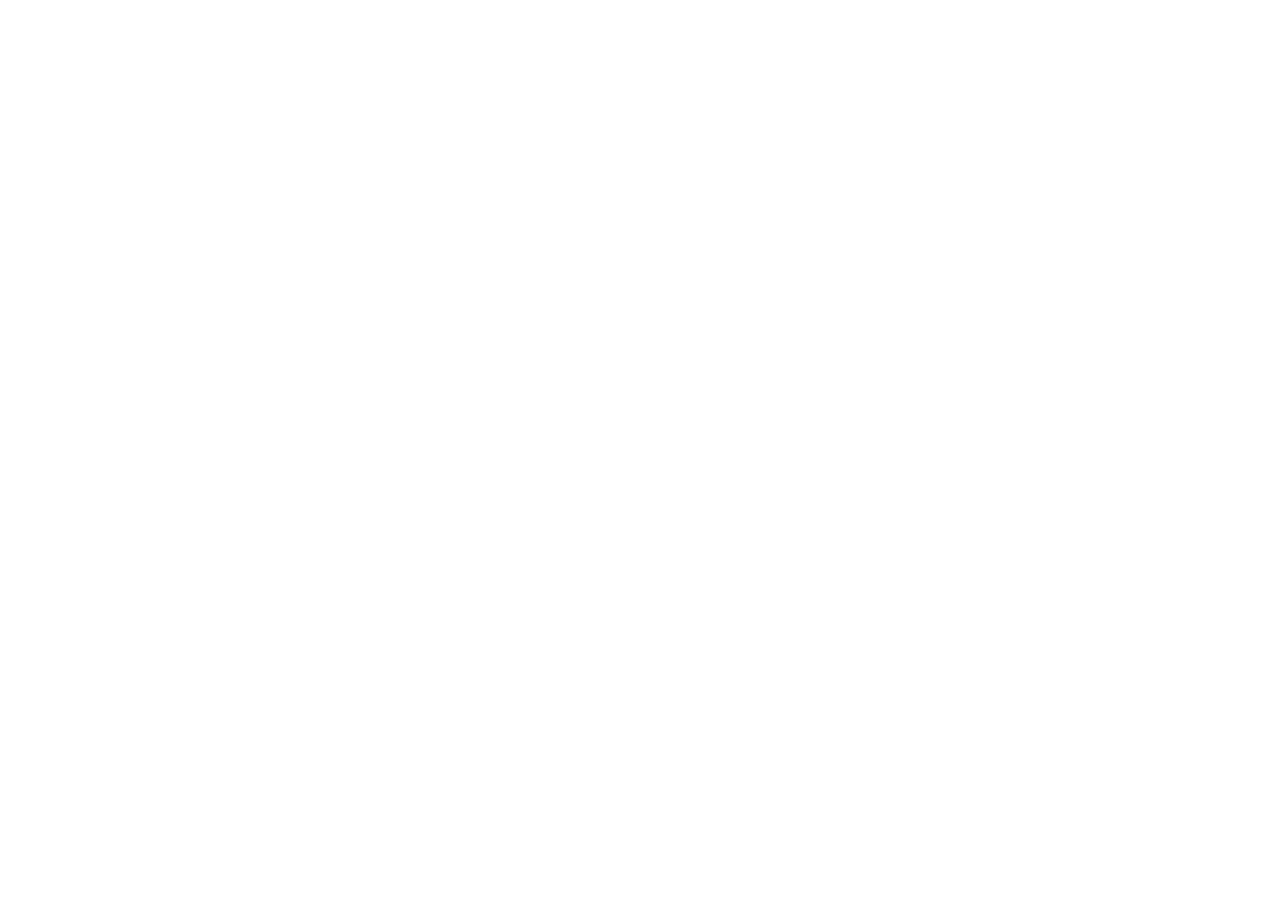
==== home.html @ e9678eab "meCss" ====
<!DOCTYPE html>
<html lang="en">
<head>
    <meta charset="UTF-8">
    <meta name="viewport" content="width=device-width, initial-scale=1.0">
    <title>vérune beauty - Profesional Makeup & Consmetics</title>
    <link rel="stylesheet" href="style.css">
</head>
<body>
    

</body>  
</html>
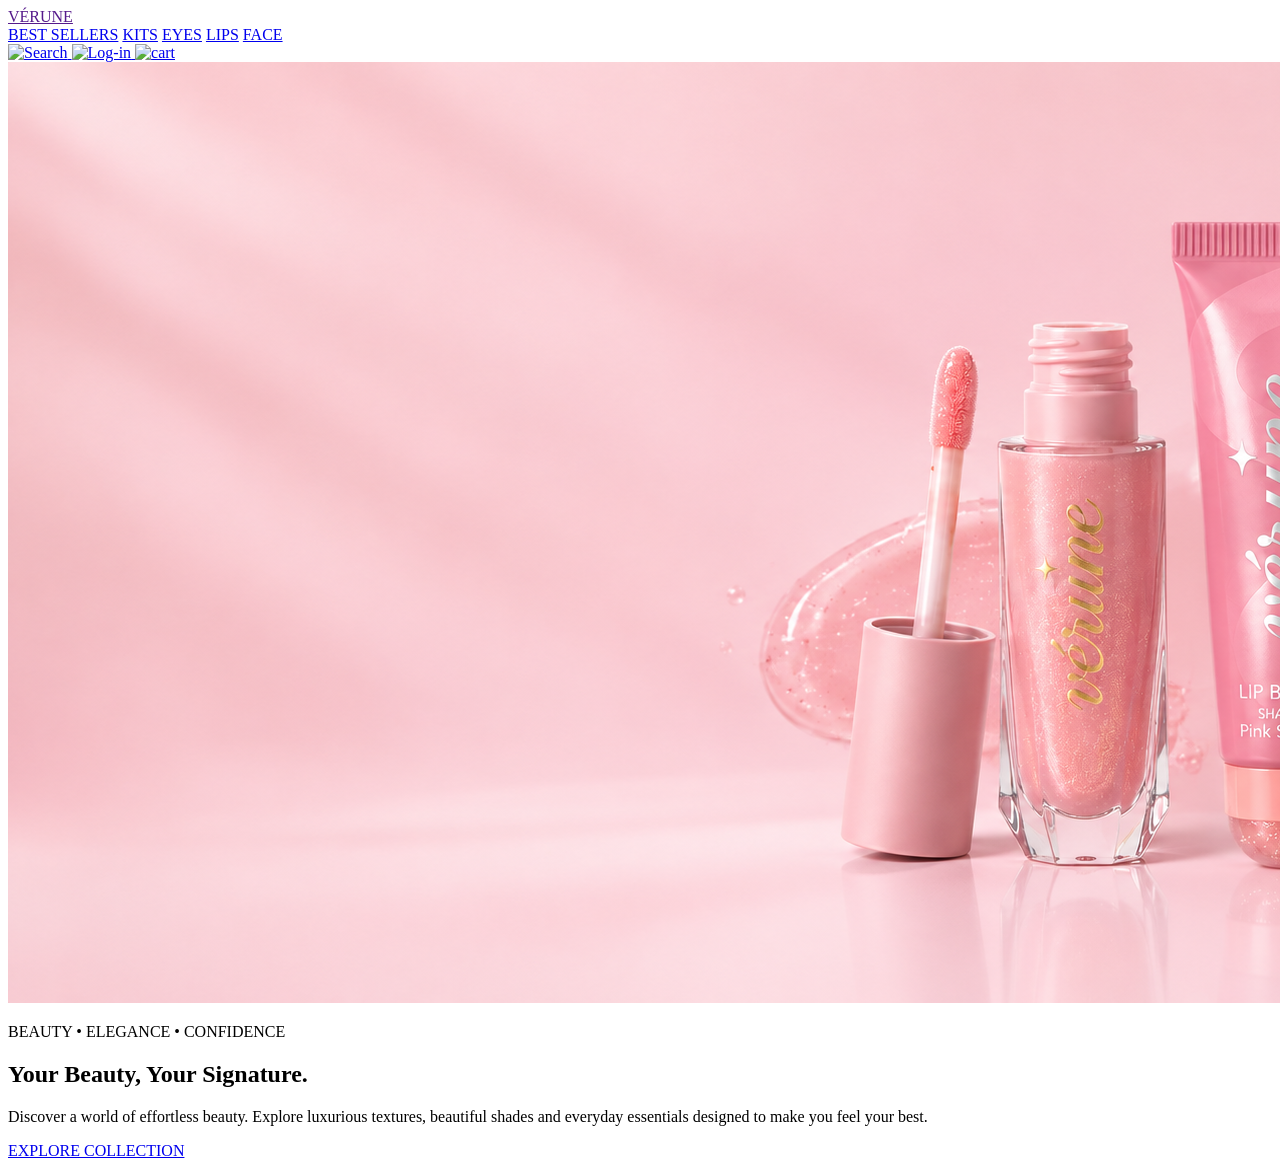
==== commit d7d7deb5: "Commit 3" ====
--- a/home.html
+++ b/home.html
@@ -3,11 +3,51 @@
 <head>
     <meta charset="UTF-8">
     <meta name="viewport" content="width=device-width, initial-scale=1.0">
-    <title>vérune beauty - Profesional Makeup & Consmetics</title>
+    <title>Vérune beauty - Profesional Makeup & Consmetics</title>
     <link rel="stylesheet" href="style.css">
 </head>
 <body>
+    <header class="navbar">
+        <div class="nav-container">
+            <a href="" class="brand-logo">VÉRUNE</a>
+
+            <nav class="nav-link">
+                <a href="best-sellers.html">BEST SELLERS</a>
+                <a href="kits.html">KITS</a>
+                <a href="eyes.html">EYES</a>
+                <a href="lips.html">LIPS</a>
+                <a href="face.html">FACE</a>
+            </nav>
+
+            <div class="nav-icon">
+<a href="search.html" class="search-img">
+<img src="" alt="Search">
+</a>
+<a href="log-in.html" class="login-img">
+<img src="" alt="Log-in" >
+</a>
+<a href="cart.html" class="cart-img">
+<img src="" alt="cart" >
+</a>
+            </div>
+        </div>
+    </header>
+
+<section class="header-img">
+    <img src="Images/Vérune Pink Sugar Lip Collection.png" alt="Vérune Pink Sugar Lip" 
+    class="head-img"/>
+    <div class="header-wrapper">
+    <div class="header-text">
+    <p class="header-elegance"> BEAUTY • ELEGANCE • CONFIDENCE </p>
+    <h1 class="header-title">Your Beauty, Your Signature.</h1>
+    <p class="header-elegance">Discover a world of effortless beauty. Explore luxurious textures,
+        beautiful shades and everyday essentials designed to make you feel your best.</p>
+        <a href="kits.html" class="header-button">EXPLORE COLLECTION</a>
+    </div>
+    </div>
+</section>
+
+
     
-
 </body>  
 </html>
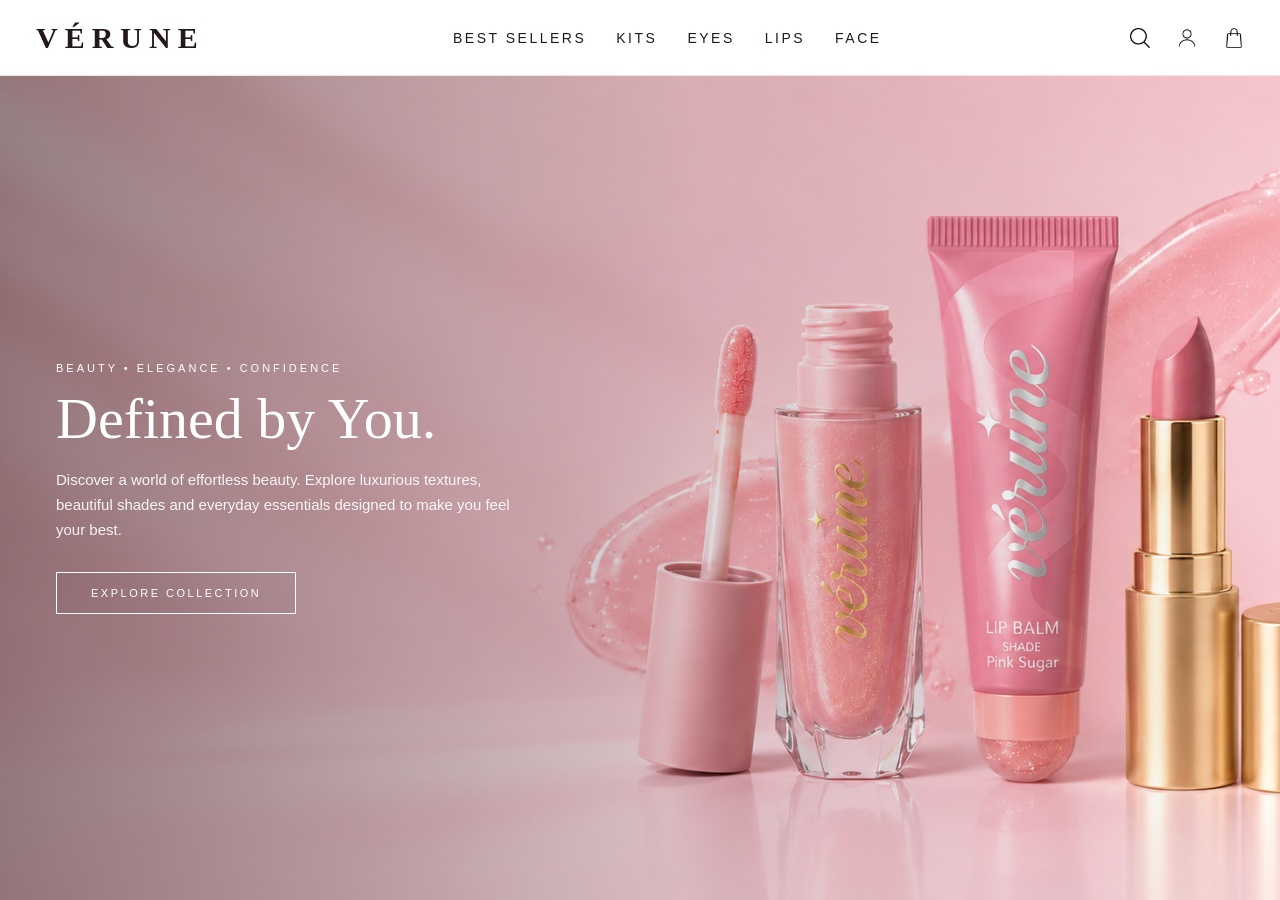
==== commit b1ac273a: "CssCommit1" ====
--- a/home.html
+++ b/home.html
@@ -4,12 +4,13 @@
     <meta charset="UTF-8">
     <meta name="viewport" content="width=device-width, initial-scale=1.0">
     <title>Vérune beauty - Profesional Makeup & Consmetics</title>
+    <link rel="icon" href="./Images/makeup.png">
     <link rel="stylesheet" href="style.css">
 </head>
 <body>
     <header class="navbar">
         <div class="nav-container">
-            <a href="" class="brand-logo">VÉRUNE</a>
+           <span class="brand-logo">VÉRUNE</span>
 
             <nav class="nav-link">
                 <a href="best-sellers.html">BEST SELLERS</a>
@@ -21,13 +22,13 @@
 
             <div class="nav-icon">
 <a href="search.html" class="search-img">
-<img src="" alt="Search">
+<img src="./Images/searchIcon.png" alt="Search">
 </a>
 <a href="log-in.html" class="login-img">
-<img src="" alt="Log-in" >
+<img src="./Images/userIcon.png" alt="Log-in" >
 </a>
 <a href="cart.html" class="cart-img">
-<img src="" alt="cart" >
+<img src="./Images/bagIcon.png" alt="cart" >
 </a>
             </div>
         </div>
@@ -39,8 +40,8 @@
     <div class="header-wrapper">
     <div class="header-text">
     <p class="header-elegance"> BEAUTY • ELEGANCE • CONFIDENCE </p>
-    <h1 class="header-title">Your Beauty, Your Signature.</h1>
-    <p class="header-elegance">Discover a world of effortless beauty. Explore luxurious textures,
+    <h1 class="header-title">Defined by You.</h1>
+    <p class="header-discover">Discover a world of effortless beauty. Explore luxurious textures,
         beautiful shades and everyday essentials designed to make you feel your best.</p>
         <a href="kits.html" class="header-button">EXPLORE COLLECTION</a>
     </div>
--- a/style.css
+++ b/style.css
@@ -0,0 +1,173 @@
+*{
+    box-sizing: border-box;
+    margin: 0;
+    padding: 0;
+}
+
+body{
+    font-family:sans-serif;
+    background-color: #ffffff;
+    color: #23191b;
+    padding-top: 76px;
+}
+
+a{
+    text-decoration: none;
+    color: inherit;
+}
+
+.navbar{
+    position: fixed;
+    top: 0;
+    left: 0;
+    width: 100%;
+    height: 76px;
+    background-color: #ffffff;
+    border-bottom: 1px solid #efe1e5;
+    z-index: 1000;
+    transition: box-shadow 0.3s ease;
+}
+.navbar.scrolled {
+    box-shadow: 0 4px 20px rgba(35, 25, 27, 0.06);
+}
+
+.nav-container {
+    max-width: 1400px;
+    height: 100%;
+    margin: 0 auto;
+    padding: 0 36px;
+    display: flex;
+    align-items: center;
+    justify-content: space-between;
+}
+
+.brand-logo{
+    font-family: 'Cormorant Garamond', Georgia, serif;
+    font-size: 30px;
+    font-weight: 600;
+    letter-spacing: 7px;
+    color: #23191b;
+}
+
+.nav-link {
+    display: flex;
+    align-items: center;
+    gap: 30px;
+}
+
+.nav-link a{
+    font-size: 14px;
+    font-weight: 500;
+    letter-spacing: 2.5px;
+    color: #23191b;
+    transition: color 0.25s ease;
+}
+
+.nav-link a:hover{
+    color: #b56c7c;
+}
+
+.nav-icon {
+    display: flex;
+    align-items: center;
+    gap: 27px;
+}
+.nav-icon a{
+    display: flex;
+    align-items: center;
+    justify-content: center;
+    transition: opacity 0.25s ease;
+}
+
+.nav-icon a:hover{
+    opacity: 0.65;
+}
+.nav-icon img{
+    width: 20px;
+    height: 20px;
+    object-fit: contain;
+}
+.header-img {
+    position: relative;
+    width: 100%;
+    height: calc(100vh - 76px);
+    min-height: 540px;
+    display: flex;
+    align-items: center;
+    overflow: hidden;
+    background-color: #f8e5ea;
+}
+.head-img {
+    position: absolute;
+    top: 0;
+    left: 0;
+    height: 100%;
+    width: 100%;
+    object-fit: cover;
+    z-index: 1;
+}
+
+.header-img::after{
+    content: "";
+    position: absolute;
+    top: 0;
+    left: 0;
+    width: 100%;
+    height: 100%;
+    background: linear-gradient(90deg, rgba(35, 22, 25, 0.48) 0%,
+    rgba(35, 22, 25, 0.15) 55%,
+    transparent 100%
+    );
+    z-index: 2;
+}
+.header-wrapper {
+    position: relative;
+    z-index: 3;
+    width: 100%;
+    max-width: 1400px;
+    margin: 0 auto;
+    padding: 0 56px;
+}
+
+.header-text {
+    max-width: 480px;
+    color: #ffffff;
+}
+.header-elegance {
+    font-size: 11px;
+    font-weight: 500;
+    letter-spacing: 3px;
+    margin-bottom: 14px;
+    text-transform: uppercase;
+}
+
+.header-title {
+    font-family: 'Cormorant Garamond', Georgia, serif;
+    font-size: 58px;
+    font-weight: 400;
+    line-height: 1.08;
+    margin-bottom: 18px;
+}
+.header-discover{
+    font-size: 15px;
+    font-weight: 300;
+    line-height: 1.65;
+    margin-bottom: 30px;
+    color: rgba(255, 255, 255, 0.92);
+}
+.header-button {
+display: inline-block;
+padding: 14px 34px;
+border: 1px solid #ffffff;
+background-color: rgba(35, 25, 27, 0.035);
+color: #ffffff;
+font-size: 11px;
+font-weight: 500;
+letter-spacing: 2.5px;
+transition: all 0.25s ease;
+}
+
+.header-button:hover {
+    background-color: #ffffff;
+    color: #23191b;
+}
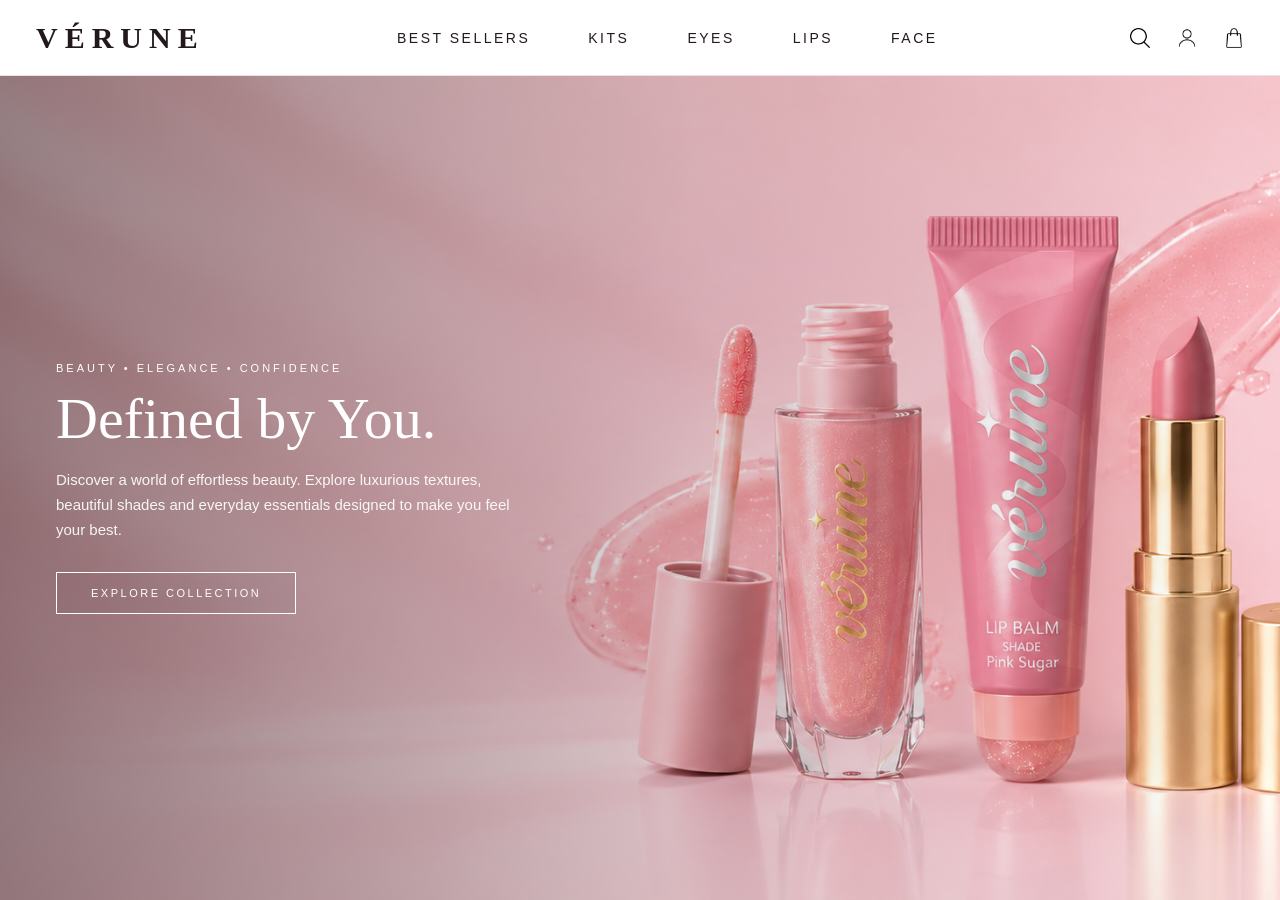
==== commit 5f951279: "AddCommit2" ====
--- a/home.html
+++ b/home.html
@@ -1,54 +1,83 @@
 <!DOCTYPE html>
 <html lang="en">
+
 <head>
     <meta charset="UTF-8">
     <meta name="viewport" content="width=device-width, initial-scale=1.0">
-    <title>Vérune beauty - Profesional Makeup & Consmetics</title>
+    <title>Vérune Beauty - Profesional Makeup & Consmetics</title>
     <link rel="icon" href="./Images/makeup.png">
     <link rel="stylesheet" href="style.css">
+     <link rel="best-sellers" href="bestSellers.html">
 </head>
+
 <body>
     <header class="navbar">
         <div class="nav-container">
-           <span class="brand-logo">VÉRUNE</span>
+            <span class="brand-logo">VÉRUNE</span>
 
             <nav class="nav-link">
                 <a href="best-sellers.html">BEST SELLERS</a>
                 <a href="kits.html">KITS</a>
-                <a href="eyes.html">EYES</a>
-                <a href="lips.html">LIPS</a>
-                <a href="face.html">FACE</a>
+                <div class="nav-item">
+                    <a href="eyes.html">EYES</a>
+                    <div class="nav-menu">
+                        <a href="">Brows</a>
+                        <a href="">Mascara</a>
+                        <a href="">Lashes</a>
+                        <a href="">Eye Liner</a>
+                        <a href="">Eye Pencil</a>
+                        <a href="">Eye Palette</a>
+                    </div>
+                </div>
+                <div class="nav-item">
+                    <a href="lips.html">LIPS</a>
+                    <div class="nav-menu">
+                        <a href="">Lip Gloss</a>
+                        <a href="">Lip Liner</a>
+                        <a href="">Lip Stick</a>
+                        <a href="">Lip Balm</a>
+                    </div>
+                </div>
+                <div class="nav-item">
+                    <a href="face.html">FACE</a>
+                    <div class="nav-menu">
+                        <a href="">Foundation</a>
+                        <a href="">Concealer</a>
+                        <a href="">Powder</a>
+                        <a href="">Bronzer</a>
+                        <a href="">Blush</a>
+                        <a href="">Highlighter</a>
+                    </div>
+                </div>
             </nav>
 
             <div class="nav-icon">
-<a href="search.html" class="search-img">
-<img src="./Images/searchIcon.png" alt="Search">
-</a>
-<a href="log-in.html" class="login-img">
-<img src="./Images/userIcon.png" alt="Log-in" >
-</a>
-<a href="cart.html" class="cart-img">
-<img src="./Images/bagIcon.png" alt="cart" >
-</a>
+                <a href="search.html" class="search-img">
+                    <img src="./Images/searchIcon.png" alt="Search">
+                </a>
+                <a href="log-in.html" class="login-img">
+                    <img src="./Images/userIcon.png" alt="Log-in">
+                </a>
+                <a href="cart.html" class="cart-img">
+                    <img src="./Images/bagIcon.png" alt="cart">
+                </a>
             </div>
         </div>
     </header>
 
-<section class="header-img">
-    <img src="Images/Vérune Pink Sugar Lip Collection.png" alt="Vérune Pink Sugar Lip" 
-    class="head-img"/>
-    <div class="header-wrapper">
-    <div class="header-text">
-    <p class="header-elegance"> BEAUTY • ELEGANCE • CONFIDENCE </p>
-    <h1 class="header-title">Defined by You.</h1>
-    <p class="header-discover">Discover a world of effortless beauty. Explore luxurious textures,
-        beautiful shades and everyday essentials designed to make you feel your best.</p>
-        <a href="kits.html" class="header-button">EXPLORE COLLECTION</a>
-    </div>
-    </div>
-</section>
+    <section class="header-img">
+        <img src="Images/Vérune Pink Sugar Lip Collection.png" alt="Vérune Pink Sugar Lip" class="head-img" />
+        <div class="header-wrapper">
+            <div class="header-text">
+                <p class="header-elegance"> BEAUTY • ELEGANCE • CONFIDENCE </p>
+                <h1 class="header-title">Defined by You.</h1>
+                <p class="header-discover">Discover a world of effortless beauty. Explore luxurious textures,
+                    beautiful shades and everyday essentials designed to make you feel your best.</p>
+                <a href="collection.html" class="header-button">EXPLORE COLLECTION</a>
+            </div>
+        </div>
+    </section>
 
+</body>
 
-    
-</body>  
 </html>
--- a/style.css
+++ b/style.css
@@ -60,10 +60,53 @@
     font-weight: 500;
     letter-spacing: 2.5px;
     color: #23191b;
+    padding: 26px 14px;
     transition: color 0.25s ease;
 }
 
 .nav-link a:hover{
+    color: #b56c7c;
+}
+.nav-item{
+    position: relative;
+    height: 76px;
+    display: flex;
+    align-items: center;
+}
+.nav-menu{
+    display: flex;
+    position: fixed;
+    top: 76px;
+    left: 0;
+    width: 100%;
+    background-color: #ffffff;
+    border-top: 1px solid #efe1e5;
+    border-bottom: 1px solid #efe1e5;
+    padding: 10px 36px;
+    justify-content: center;
+    gap: 36px;
+    z-index: 1001;
+    opacity: 0;
+    visibility: hidden;
+    transition: opacity 0.3s ease, top 0.3s ease, visibility 0.3s ease;
+}
+
+.nav-item:hover .nav-menu{
+   
+    opacity: 1;
+    visibility: visible;
+    top: 76px;
+}
+.nav-menu a{
+font-size: 14px;
+font-weight: 400;
+letter-spacing: 1.5px;
+color: #23191b;
+padding: 8px 12px;
+transition: color 0.25 ease;
+}
+
+.nav-menu a:hover{
     color: #b56c7c;
 }
 
